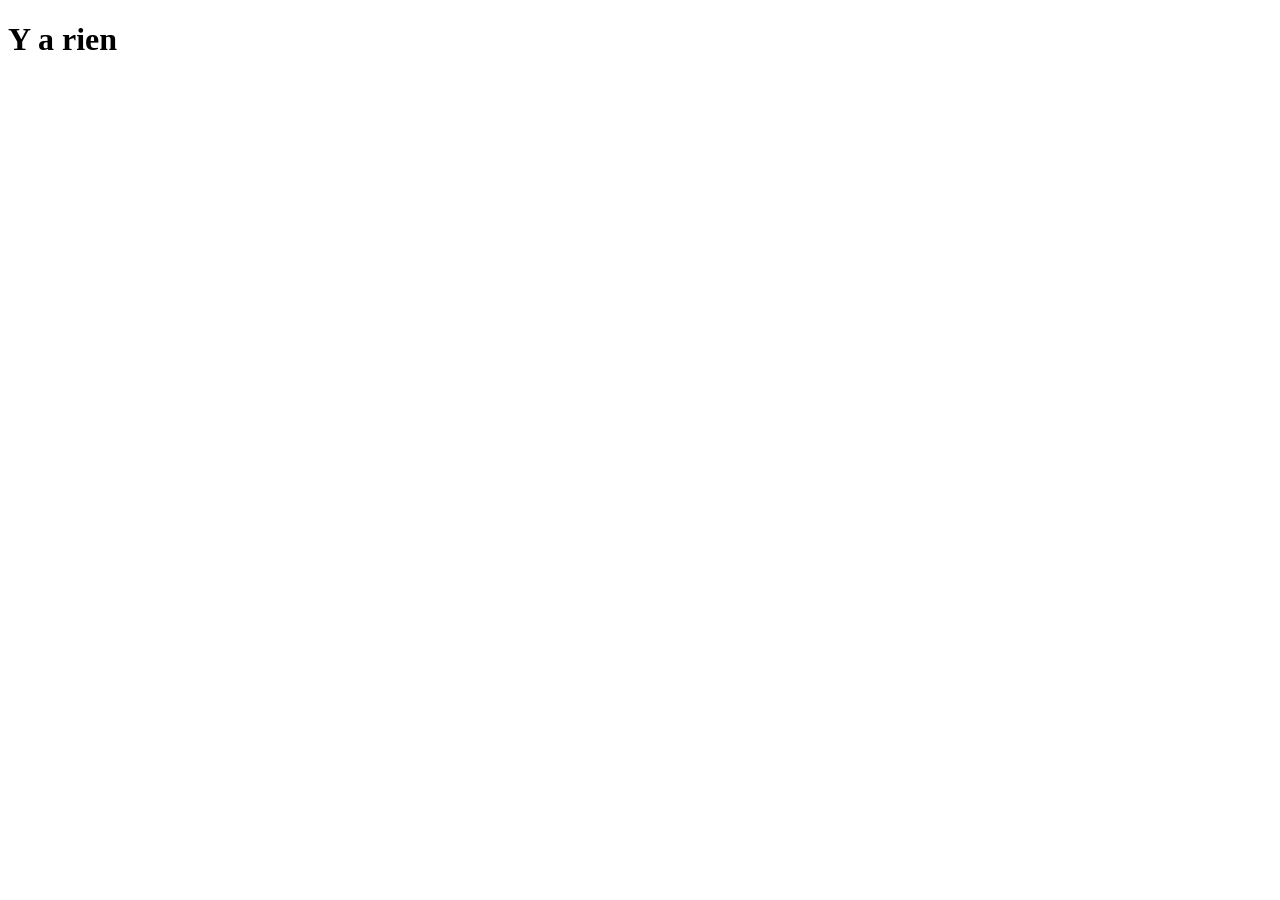
==== front/page/reservation.html @ 61e13703 "page accueil front end fini" ====
<!DOCTYPE html>
<html lang="fr">
<head>
    <meta charset="UTF-8">
    <meta name="viewport" content="width=device-width, initial-scale=1.0">
    <title>Document</title>
</head>
<body>
    <h1>Y a rien</h1>
</body>
</html>
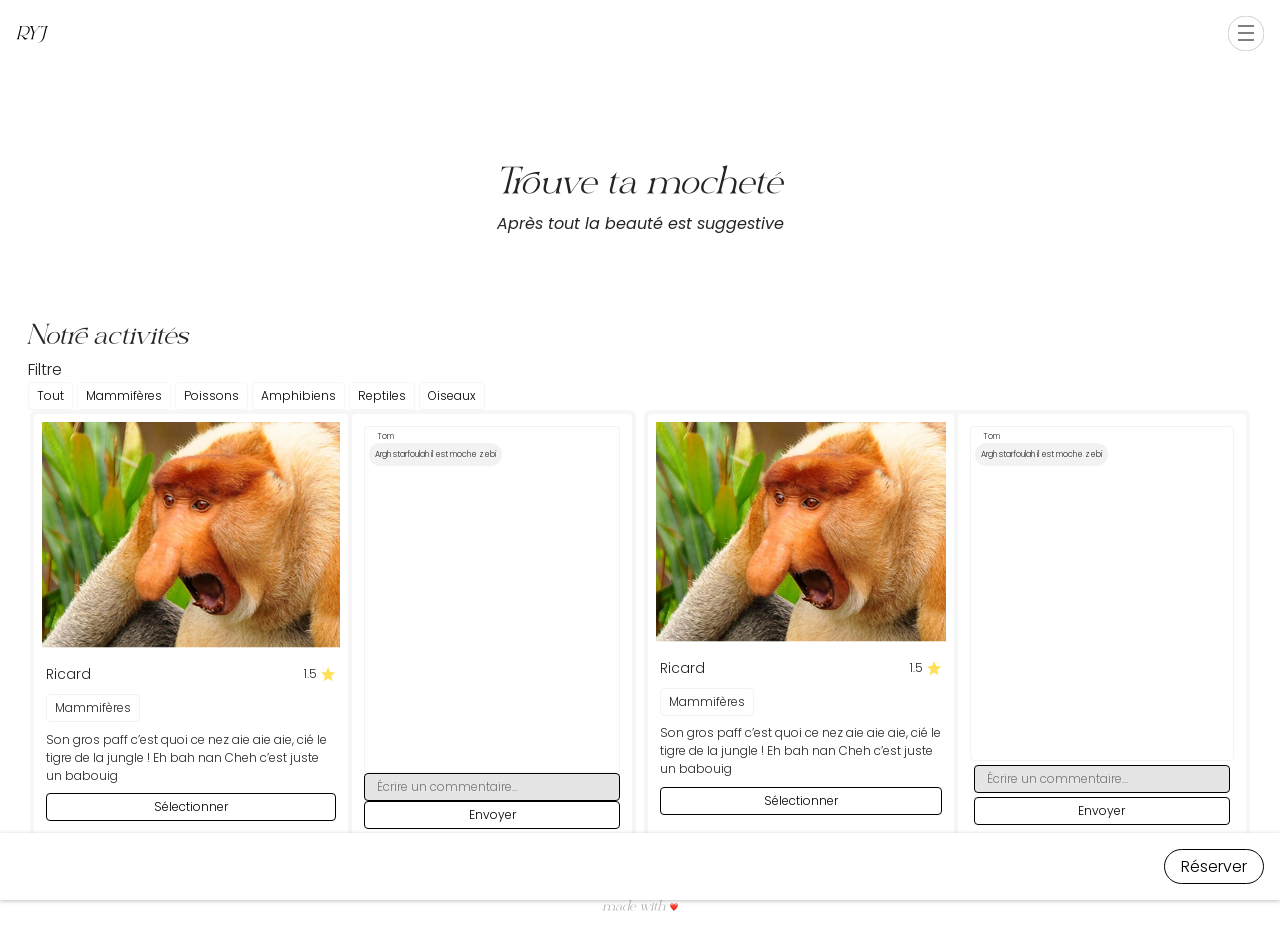
==== commit cc89ec8c: "reservation presque fini" ====
--- a/front/page/reservation.html
+++ b/front/page/reservation.html
@@ -3,9 +3,144 @@
 <head>
     <meta charset="UTF-8">
     <meta name="viewport" content="width=device-width, initial-scale=1.0">
-    <title>Document</title>
+    <title>Réservation</title>
+    <link rel="stylesheet" href="../style/composant/style.css">
+    <link rel="stylesheet" href="../style/composant/variable.css">
+    <link rel="stylesheet" href="../style/accueil.css">
+    <link rel="icon" href="../ressource/img/RYJ.svg" type="image/svg">
+    <script src="../script/script.js"></script>
 </head>
 <body>
-    <h1>Y a rien</h1>
+    <header>
+        <nav id="menuNotDisplay">
+            <ul>
+                <li>
+                    <a href="../index.html">
+                        <img src="../ressource/img/RYJ.svg" alt="">
+                    </a>
+                </li>
+                <li>
+                    <button onclick="menuOn1()">
+                        <img src="../ressource/icons/menu_open.svg" alt="menu">
+                    </button>
+                </li>
+            </ul>
+        </nav>
+    <div id="menu">
+        <div>
+            <button onclick="menuOff1()">
+                <img src="../ressource/icons/menu_close.svg" alt="menu">
+            </button>
+        </div>
+        <div id="navig">
+            <a  class="style" href="../index.html">------ Accueil ------</a>
+            <a  class="style" href="../page/reservation.html">------ Réserver ------<a>
+            <a  class="style" href="../page/connexion.html">------ Connexion ------</a>
+            <a  class="style" href="../page/inscription.html">------ Inscription ------</a>
+        </div>
+    </div>
+    </header>
+    <main id="accueil-main">
+        <form action="">
+            <section id="title-container">
+                <div>
+                    <h1 class="style">Trouve ta mocheté</h1>
+                    <p class="italic">Après tout la beauté est suggestive</p>
+                </div>
+            </section>
+            <!-- CORRECTION -->
+            <section id="notreSelection-container2">
+                <h2 class="style">Notre activités</h2>
+                <div>
+                    <p>Filtre</p>
+                    <div id="notreSelection_filtre">
+                        <button id="tout">Tout</button>
+                        <button id="mammiferes">Mammifères</button>
+                        <button id="poissons">Poissons</button>
+                        <button id="amphibiens">Amphibiens</button>
+                        <button id="reptiles">Reptiles</button>
+                        <button id="oiseaux">Oiseaux</button>
+                    </div>
+                </div>
+                <div id="notreSelection_card-container">
+                    <!-- CARTE ANIMAL -->
+                    <div class="animalCard mammifere">
+                        <!-- Première partie de la carte -->
+                        <div>
+                            <img src="../ressource/img/home/animalCard/singe.png" alt="">
+                            <div class="animalDescription-container">
+                                <div class="animalCard_nameAndrating">
+                                    <h3 class="animalCard_name">Ricard</h3>
+                                    <div class="animalCard_rating">
+                                        <p>1.5</p>
+                                        <img src="../ressource/icons/stars.svg" alt="">
+                                    </div>
+                                </div>
+                                <p class="animalCard_categorie">Mammifères</p>
+                                <p>Son gros paff c’est quoi ce nez aie aie aie, cié le tigre de la jungle ! Eh bah nan Cheh c’est juste un babouig</p>
+                                <input id="selection1" onclick="isSelected(1)" class="submitCommentaire" type="button" value="Sélectionner">
+                            </div>
+                        </div>
+                        <!-- Deuxieme partie de la carte -->
+                        <div class="animalCardCommentaire-container">
+                            <!-- Commentaires -->
+                            <div>
+                                <div class="commentaire">
+                                    <p class="username">Tom</p>
+                                    <p class="message">Argh starfoulah il est moche zebi</p>
+                                </div>
+                            </div>
+                            <form action="">
+                                <input class="commentaire1" type="text" placeholder="Écrire un commentaire...">
+                                <input class="submitCommentaire" type="submit" value="Envoyer">
+                            </form>
+                        </div>
+                    </div>
+                    <!-- CARTE ANIMAL -->
+                    <div class="animalCard mammifere">
+                        <!-- Première partie de la carte -->
+                        <div>
+                            <img src="../ressource/img/home/animalCard/singe.png" alt="">
+                            <div class="animalDescription-container">
+                                <div class="animalCard_nameAndrating">
+                                    <h3 class="animalCard_name">Ricard</h3>
+                                    <div class="animalCard_rating">
+                                        <p>1.5</p>
+                                        <img src="../ressource/icons/stars.svg" alt="">
+                                    </div>
+                                </div>
+                                <p class="animalCard_categorie">Mammifères</p>
+                                <p>Son gros paff c’est quoi ce nez aie aie aie, cié le tigre de la jungle ! Eh bah nan Cheh c’est juste un babouig</p>
+                                <input id="selection2" onclick="isSelected(2)" class="submitCommentaire" type="button" value="Sélectionner">
+                            </div>
+                        </div>
+                        <!-- Deuxieme partie de la carte -->
+                        <div class="animalCardCommentaire-container">
+                            <!-- Commentaires -->
+                            <div>
+                                <div class="commentaire">
+                                    <p class="username">Tom</p>
+                                    <p class="message">Argh starfoulah il est moche zebi</p>
+                                </div>
+                            </div>
+                            <form action="">
+                                <input class="commentaire1" type="text" placeholder="Écrire un commentaire...">
+                                <input class="submitCommentaire" type="submit" value="Envoyer">
+                            </form>
+                        </div>
+                    </div>
+                </div>
+            </section>
+            <div id="reservation-button">
+                <input type="submit" value="Réserver">
+            </div>
+        </form>
+    </main>
+    <footer id="footer-main">
+        <div>
+            <p class="style">made with</p>
+            <img src="../ressource/icons/heart.png" alt="">
+        </div>
+    </footer>
 </body>
 </html>
--- a/front/style/composant/style.css
+++ b/front/style/composant/style.css
@@ -0,0 +1,167 @@
+/* Font */
+@font-face {
+    font-family: "style";
+    src: url("../../ressource/font/reglarik-italic-otf-1775203716-0/Reglarik-Italic-Exfonte3df.otf");
+}
+
+@font-face {
+    font-family: "regular";
+    src: url("../../ressource/font/poppins/Poppins-Light.ttf");
+}
+
+@font-face {
+    font-family: "italic";
+    src: url("../../ressource/font/poppins/Poppins-Italic.ttf");
+}
+
+/* Initialisation des paramètres généraux */
+*{
+    margin: 0;
+    padding: 0;
+    box-sizing: border-box;
+}
+
+html{
+    height: 100%;
+    width: 100%;
+}
+
+body{
+    height: 100%;
+    width: 100%;
+}
+
+main{
+    width: 100%;
+}
+
+a{
+    text-decoration: none;
+}
+
+p, a, li, h1, h2, h3, h4, h5, button{
+    color: var(--black);
+    font-weight: normal;
+    font-family: "regular";
+}
+
+ul{
+    list-style: none;
+}
+
+.style{
+    font-family: "style";
+}
+
+.italic{
+    font-family: "italic";
+}
+
+/* ---------------- HEADER -------------------- */
+
+header{
+    width: 100%;
+    height: fit-content;
+    position: sticky;
+    top: 0;
+}
+
+header nav{
+    height: fit-content;
+    width: 100%;
+    height: fit-content;
+}
+
+header nav ul{
+    display: flex;
+    width: 100%;
+    height: fit-content;
+    align-items: center;
+    justify-content: space-between;
+    padding: 1rem 1rem;
+}
+
+button{
+    all:unset;
+    font-family: "regular";
+}
+
+button:focus-visible{
+    outline: 2px solid var(--black);
+    outline-offset: 1px;
+}
+
+input{
+    font-family: "regular";
+    font-size: 0.75rem;
+}
+
+#menu{
+    position: fixed;
+    background: white;
+    display: none;
+    flex-direction: column;
+    width: 100%;
+    height: 100%;
+    justify-content: center;
+    align-items: center;
+}
+
+#menu>div{
+    display: flex;
+    flex-direction: column;
+    height: 50%;
+    width: 100%;
+    align-items: center;
+}
+
+#menu div:first-child{
+    display: flex;
+    align-items: end;
+    justify-content: right;
+    padding: 1rem;
+    height: 50%;
+}
+
+#navig{
+    gap: 0.5rem;
+}
+
+
+footer{
+    display: flex;
+    width: 100%;
+    height: fit-content;
+    padding-bottom: 1.75rem;
+}
+
+footer div{
+    display: flex;
+    align-items: center;
+    justify-content: center;
+    width: 100%;
+    height: fit-content;
+    font-size: 0.5rem;
+    gap: 0.25rem;
+}
+
+footer>div>p{
+    color: #B1B1B1;
+}
+
+footer>div>img{
+    height: 0.5rem;
+}
+
+@media screen and (min-width:420px) {
+    footer>div>p{
+        font-size: 0.75rem;
+    }
+}
+
+
+@media screen and (min-width:1020px) {
+    #navig{
+        font-size: 1.5rem;
+    }
+}
--- a/front/style/composant/variable.css
+++ b/front/style/composant/variable.css
@@ -0,0 +1,10 @@
+:root {
+    /*********************************** ALL COLORS ***********************************/
+    
+    /* ALL */
+    --white:#fff;
+    --black:#242424;
+    --gris1:#F6F6F6;
+    --gris2:#F2F2F2;
+    --gris3:#E5E5E5;
+}
--- a/front/style/accueil.css
+++ b/front/style/accueil.css
@@ -0,0 +1,286 @@
+/* ------------- TITLE ------------- */
+
+#title-container{
+    width: 100%;
+    height: fit-content;
+}
+#title-container div{
+    height: fit-content;
+    width: 100%;
+    display: flex;
+    flex-direction: column;
+    align-items: center;
+}
+
+#title-container>div>h1{
+    font-size: 1.5rem;
+}
+
+#title-container>div>p{
+    font-size: 0.75rem;
+}
+
+#title-container>div{
+    padding-top: 5.3rem;
+    padding-bottom: 3.4rem;
+}
+
+/* ------------- ANIMAUX SLIDER ------------- */
+#animauxSlider-container{
+    display: flex;
+    flex-direction: column;
+    width: 100%;
+    height: fit-content;
+    gap: 0.5rem;
+}
+
+#animauxSlider-container div{
+    display: flex;
+    overflow: hidden;
+    justify-content: center;
+    width: 100%;
+    height: fit-content;
+    gap:0.5rem;
+}
+
+#animauxSlider-container #petiteImage-container img{
+    height: 8.5rem;
+}
+
+#animauxSlider-container #moyenneImage-container img{
+    height: 12rem;
+}
+
+#animauxSlider-container #grandeImage-container img{
+    height: 13rem;
+}
+
+/* ------------- SELECTION ------------- */
+#notreSelection-container{
+    width: 100%;
+    height: fit-content;
+    display: flex;
+    flex-direction: column;
+    padding: 1.75rem 1.75rem 0.75rem 1.75rem;
+}
+#notreSelection-container2{
+    width: 100%;
+    height: fit-content;
+    display: flex;
+    flex-direction: column;
+    padding: 1.75rem 1.75rem 2.75rem 1.75rem;
+}
+
+#notreSelection-container>h2{
+    font-size: 1rem;
+}
+
+#notreSelection-container>div>p{
+    font-size: 0.5rem;
+}
+
+#notreSelection_filtre{
+    display: flex;
+    flex-wrap: wrap;
+    gap: 0.25rem;
+}
+
+#notreSelection_filtre>button{
+    font-size: 0.5rem;
+    border: solid 1px var(--gris1);
+    border-radius: 4px;
+    padding: 0.25rem 0.5rem;
+}
+
+#notreSelection-container>div{
+    padding: 0.25rem 0 0.5rem 0;
+}
+
+/* ------------- ANIMAL CARD ------------- */
+
+.animalCard{
+    background-color: var(--gris1);
+    border-radius: 6px;
+    padding: 0.25rem;
+    display: flex;
+    flex-direction: column;
+    gap: 0.25rem;
+    margin-bottom:0.5rem;
+}
+
+.animalCard>div{
+    background-color: var(--white);
+    border-radius: 4px;
+    min-height: 15rem;
+}
+
+.animalCard>div>img{
+    border-radius: 4px;
+    padding: 0.5rem;
+    width: 100%;
+}
+
+.animalDescription-container{
+    display: flex;
+    flex-direction: column;
+    width: 100%;
+    padding: 0.25rem 0.75rem 1.25rem 0.75rem;
+    gap: 0.55rem;
+    font-size: 0.5rem;
+}
+
+.animalCard_nameAndrating{
+    display: flex;
+    width: 100%;
+    justify-content: space-between;
+    /* padding :0rem 1rem 0.55rem 1rem; */
+    font-size: 0.75rem;
+}
+
+.animalCard_rating{
+    display: flex;
+    align-items: center;
+    gap: 0.25rem;
+
+}
+
+.animalCard_categorie{
+    font-size: 0.5rem;
+    padding: 0.25rem 0.5rem;
+    border: solid 1px var(--gris2);
+    width: fit-content;
+    border-radius: 4px;
+}
+
+.animalCardCommentaire-container{
+    display: flex;
+    flex-direction: column;
+    padding: 0.75rem;
+}
+
+.animalCardCommentaire-container div:first-child{
+    flex: 1;
+}
+
+.animalCardCommentaire-container>div{
+    background-color: var(--white);
+    border: solid 1px var(--gris2);
+    border-radius: 4px;
+    padding: 0.25rem;
+}
+
+.commentaire{
+    display: flex;
+    flex-direction: column;
+}
+
+.commentaire>.username{
+    padding-left: 0.5rem;
+    font-size: 0.375rem;
+}
+
+.commentaire>.message{
+    font-size: 0.5rem;
+    background-color: var(--gris2);
+    border-radius: 18px;
+    padding: 0.35rem 0.375rem;
+    width: fit-content;
+}
+.animalCardCommentaire-container>form{
+    display: flex;
+    flex-direction: column;
+    padding: 0.25rem;
+    gap: 0.25rem;
+}
+
+#main1{
+    display: flex;
+    flex-direction: column;
+}
+@media screen and (min-width:420px) {
+    #notreSelection-container>div>p {
+        font-size: 0.75rem;
+    }
+    #notreSelection_filtre>button{
+        font-size: 0.75rem;
+    }
+    .animalCard_categorie {
+        font-size: 0.75rem;
+    }
+    .animalDescription-container {
+        font-size: 0.75rem;
+    }
+    .commentaire>.username {
+        font-size: 0.5rem;
+    }
+    .commentaire>.message {
+        font-size: 0.75rem;
+    }
+}
+
+@media screen and (min-width:1020px) {
+    #title-container>div>p {
+        font-size: 1rem;
+    }
+    #title-container>div>h1 {
+        font-size: 2rem;
+    }
+    #notreSelection-container>h2 {
+        font-size: 1.5rem;
+    }
+    .animalCard {
+        flex-direction: row;
+        width: 49.5%;
+    }
+    .commentaire>.message {
+        font-size: 0.5rem;
+    }
+    #notreSelection_card-container{
+        display: flex;
+        flex-wrap: wrap;
+        gap: 0.5rem;
+        justify-content: center;
+    }
+    
+    /* #notreSelection-container>div {
+        display: flex;
+        flex-direction: row;
+    } */
+}
+
+.commentaire1{
+    background-color: var(--gris3);
+    border: 1px solid black;
+    border-radius: 0.25rem;
+    color: black;
+    padding: 0.25rem 0.75rem;
+}
+
+.submitCommentaire{
+    background-color: var(--white);
+    border: 1px solid black;
+    border-radius: 0.25rem;
+    color: black;
+    padding: 0.25rem 0.75rem;
+}
+
+#reservation-button{
+    background-color: white;
+    padding: 1rem;
+    width: 100%;
+    height: fit-content;
+    position: fixed;
+    bottom: 0;
+    right: 0;
+    display: flex;
+    justify-content: right;
+    box-shadow: 0px 1px 4px rgba(0, 0, 0, 0.25);
+}
+
+#reservation-button>input{
+    background-color: white;
+    border: 1px solid black;
+    padding: 0.25rem 1rem;
+    border-radius: 55px;
+    font-size: 1rem;
+}
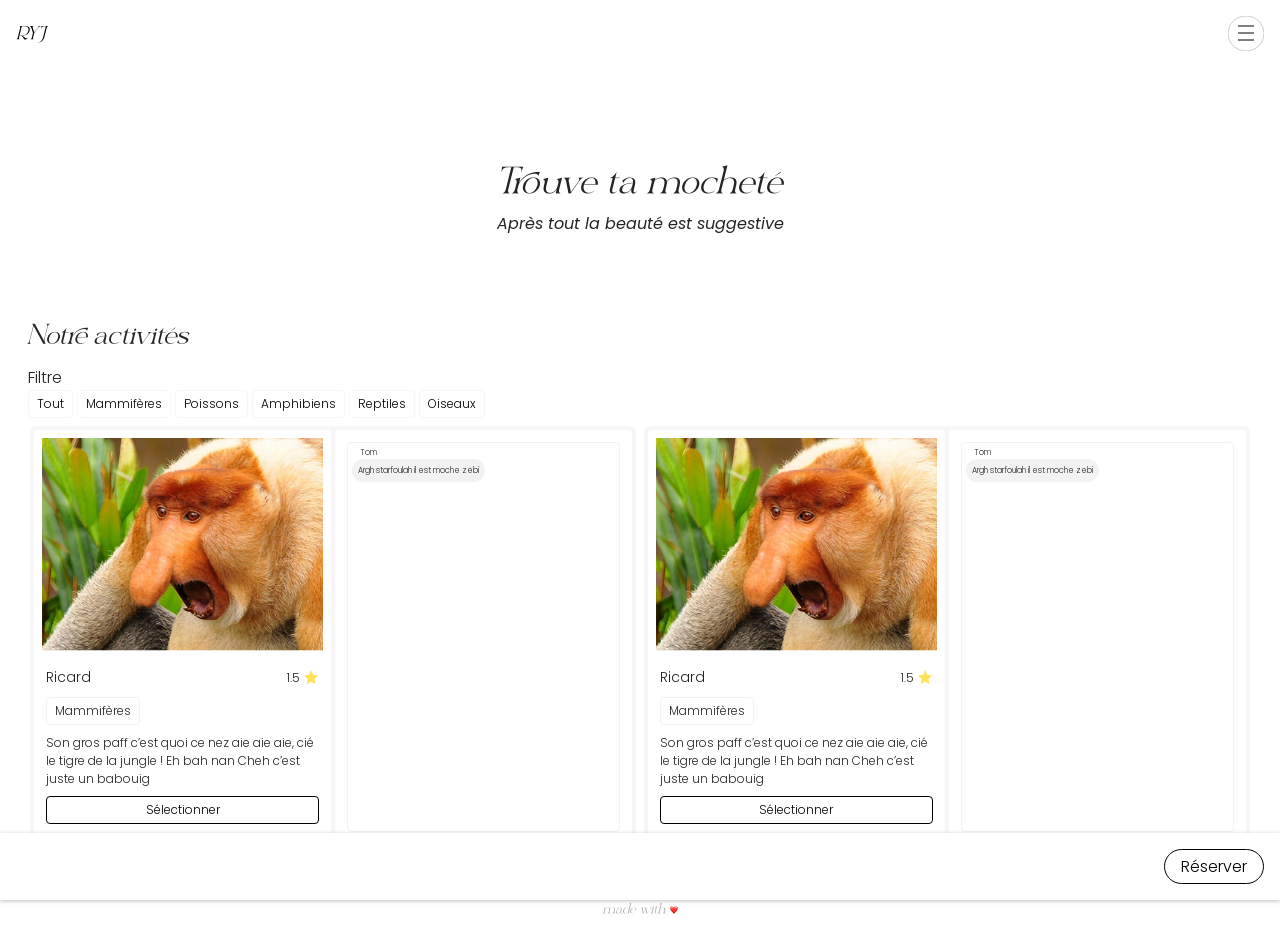
==== commit 7acd04b1: "correction" ====
--- a/front/page/reservation.html
+++ b/front/page/reservation.html
@@ -90,10 +90,10 @@
                                     <p class="message">Argh starfoulah il est moche zebi</p>
                                 </div>
                             </div>
-                            <form action="">
+                            <!-- <form action="">
                                 <input class="commentaire1" type="text" placeholder="Écrire un commentaire...">
                                 <input class="submitCommentaire" type="submit" value="Envoyer">
-                            </form>
+                            </form> -->
                         </div>
                     </div>
                     <!-- CARTE ANIMAL -->
@@ -123,10 +123,10 @@
                                     <p class="message">Argh starfoulah il est moche zebi</p>
                                 </div>
                             </div>
-                            <form action="">
+                            <!-- <form action="">
                                 <input class="commentaire1" type="text" placeholder="Écrire un commentaire...">
                                 <input class="submitCommentaire" type="submit" value="Envoyer">
-                            </form>
+                            </form> -->
                         </div>
                     </div>
                 </div>
--- a/front/style/accueil.css
+++ b/front/style/accueil.css
@@ -69,6 +69,7 @@
     display: flex;
     flex-direction: column;
     padding: 1.75rem 1.75rem 2.75rem 1.75rem;
+    gap: 0.5rem;
 }
 
 #notreSelection-container>h2{
@@ -241,7 +242,9 @@
         gap: 0.5rem;
         justify-content: center;
     }
-    
+    .animalCard>div {
+        width: 50%;
+    }
     /* #notreSelection-container>div {
         display: flex;
         flex-direction: row;
